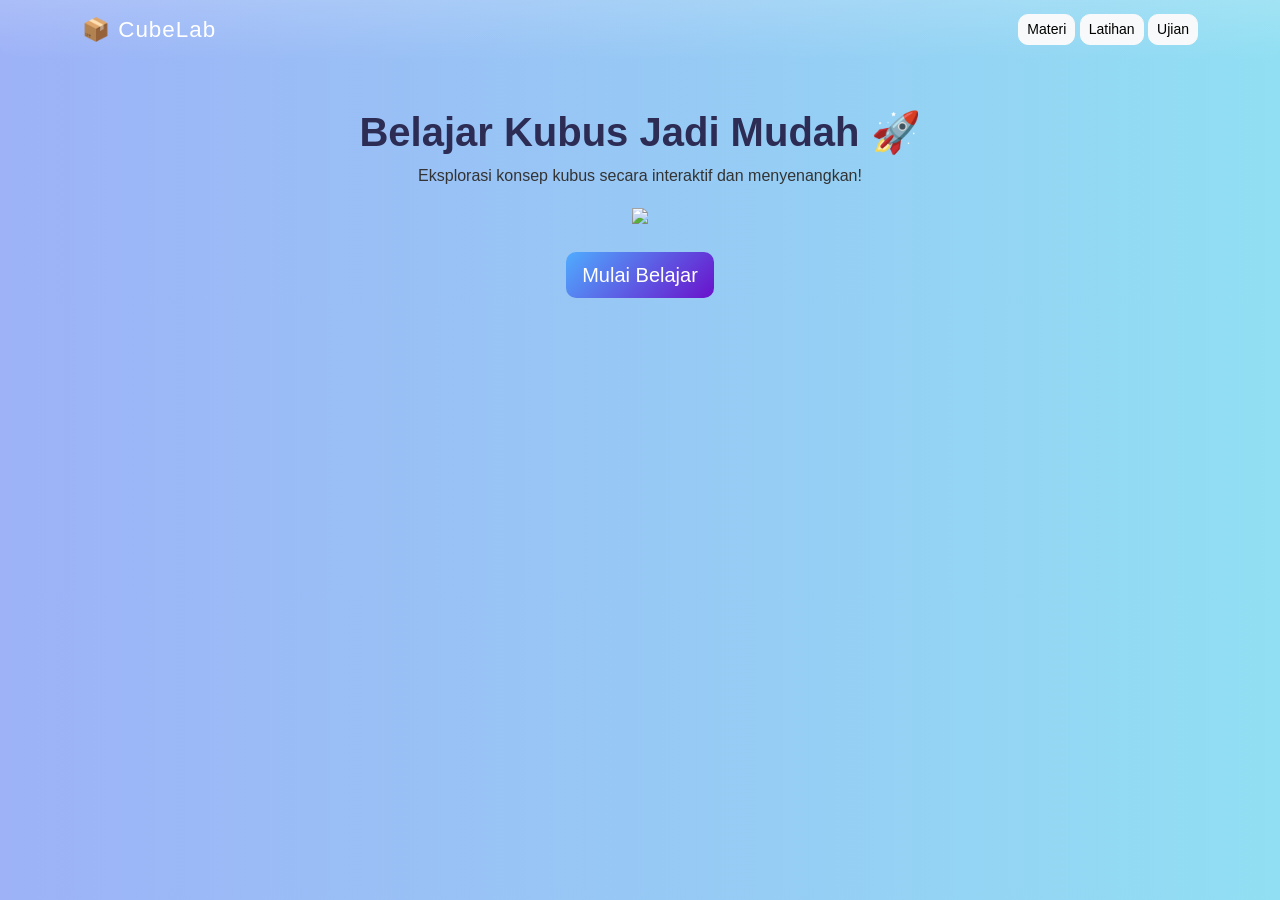
==== index.html @ 54429d0d "first commit" ====
<!DOCTYPE html>
<html lang="id">
<head>
  <meta charset="UTF-8">
  <title>Belajar Kubus Interaktif</title>
  <link href="https://cdn.jsdelivr.net/npm/bootstrap@5.3.0/dist/css/bootstrap.min.css" rel="stylesheet">
  <link rel="stylesheet" href="styles/style.css">
</head>

<body>

<!-- NAVBAR -->
<nav class="navbar navbar-expand-lg navbar-dark bg-gradient">
  <div class="container">
    <a class="navbar-brand" href="#">📦 CubeLab</a>
    <div>
      <a href="materi.html" class="btn btn-light btn-sm">Materi</a>
      <a href="latihan.html" class="btn btn-light btn-sm">Latihan</a>
      <a href="ujian.html" class="btn btn-light btn-sm">Ujian</a>
    </div>
  </div>
</nav>

<!-- HERO -->
<div class="container text-center mt-5">
  <h1 class="fw-bold">Belajar Kubus Jadi Mudah 🚀</h1>
  <p>Eksplorasi konsep kubus secara interaktif dan menyenangkan!</p>

  <img src="https://cdn-icons-png.flaticon.com/512/3468/3468373.png" width="200">

  <div class="mt-4">
    <a href="materi.html" class="btn btn-primary btn-lg">Mulai Belajar</a>
  </div>
</div>

</body>
</html>
---- styles/style.css ----
/* ================= GLOBAL STYLE ================= */
body {
  font-family: 'Poppins', sans-serif;
  background: linear-gradient(to right, #9db2f7, #91dff3);
  color: #333;
  scroll-behavior: smooth;
}

/* ================= NAVBAR ================= */
.bg-gradient {
  background: linear-gradient(135deg, #4facfe, #6a11cb);
}

.navbar {
  border-radius: 0 0 15px 15px;
}

.navbar-brand {
  font-size: 1.4rem;
  letter-spacing: 1px;
}

/* ================= HERO ================= */
h1, h2, h3, h4 {
  color: #2c2c54;
}

/* ================= CARD ================= */
.card {
  border: none;
  border-radius: 15px;
  transition: all 0.3s ease;
  background: #ffffff;
}

/* Hover effect */
.card:hover {
  transform: translateY(-5px);
  box-shadow: 0 10px 25px rgba(0,0,0,0.1);
}

/* ================= BUTTON ================= */
.btn {
  border-radius: 10px;
  transition: 0.3s;
}

.btn-primary {
  background: linear-gradient(135deg, #4facfe, #6a11cb);
  border: none;
}

.btn-primary:hover {
  opacity: 0.9;
  transform: scale(1.05);
}

/* ================= PROGRESS BAR ================= */
.progress {
  height: 20px;
  border-radius: 20px;
  background: #e0e0ff;
}

.progress-bar {
  border-radius: 20px;
  font-weight: bold;
}

/* ================= ANIMASI KUBUS ================= */
.cube-animation {
  width: 120px;
  height: 120px;
  margin: 30px auto;
  background: linear-gradient(135deg, #6a11cb, #4facfe);
  border-radius: 10px;
  animation: rotateCube 4s infinite linear;
  box-shadow: 0 10px 20px rgba(0,0,0,0.2);
}

@keyframes rotateCube {
  0% {
    transform: rotateX(0deg) rotateY(0deg);
  }
  100% {
    transform: rotateX(360deg) rotateY(360deg);
  }
}

/* ================= LIST ================= */
ul li {
  margin-bottom: 8px;
  font-size: 1.05rem;
}

/* ================= SECTION SPACING ================= */
section {
  margin-bottom: 30px;
}

/* ================= RESPONSIVE ================= */
@media (max-width: 768px) {
  h1 {
    font-size: 1.8rem;
  }

  .cube-animation {
    width: 90px;
    height: 90px;
  }
}

/* ================= SHADOW UTILITY ================= */
.shadow {
  box-shadow: 0 8px 20px rgba(0,0,0,0.08) !important;
}

/* ================= SMOOTH FADE ================= */
.card, .btn, img {
  animation: fadeIn 0.8s ease;
}

@keyframes fadeIn {
  from {
    opacity: 0;
    transform: translateY(10px);
  }
  to {
    opacity: 1;
    transform: translateY(0);
  }
}
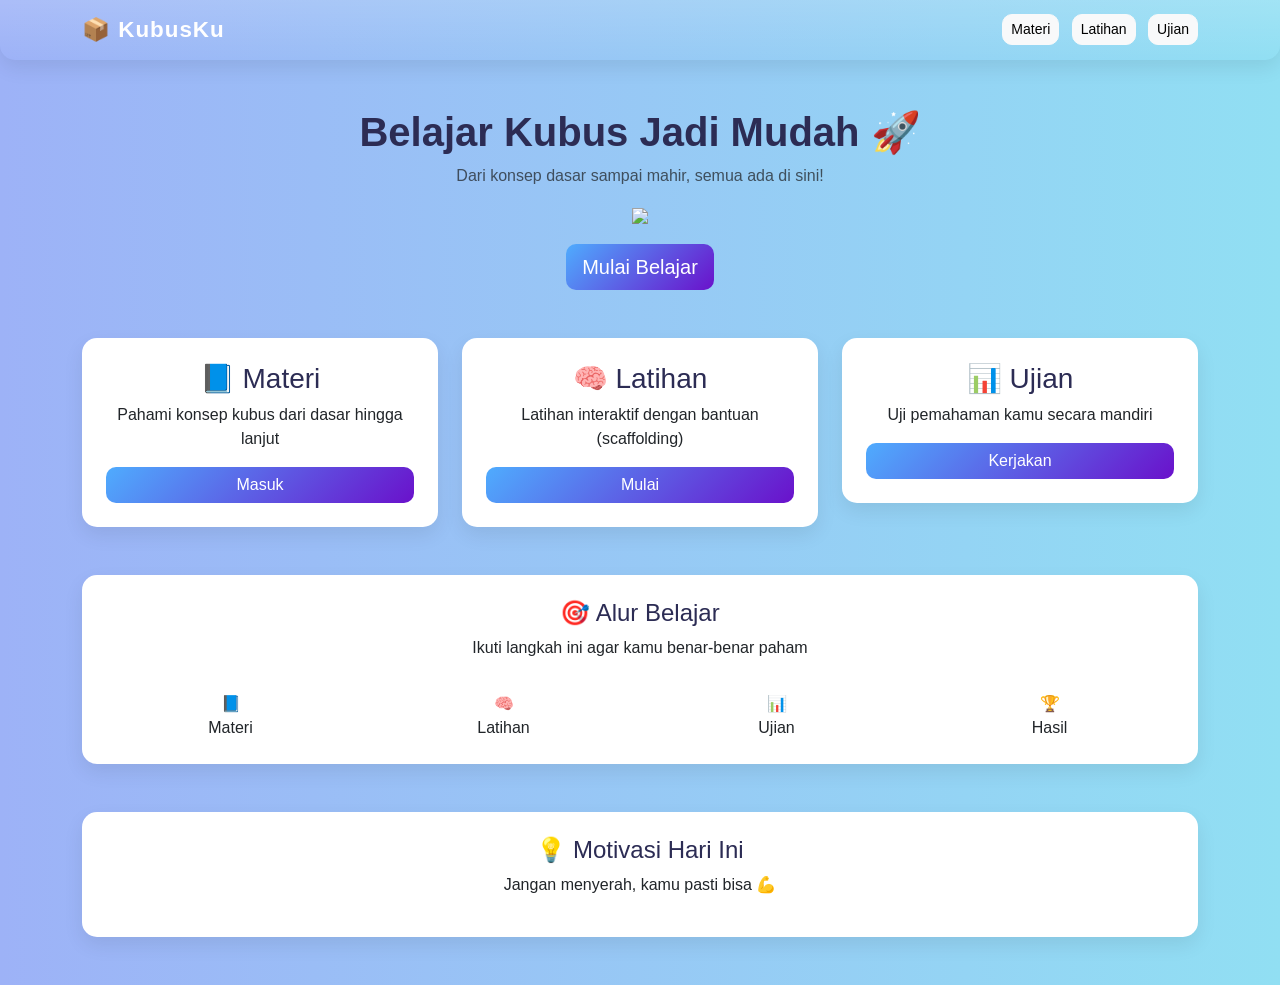
==== commit 50bdb9b2: "origin main" ====
--- a/index.html
+++ b/index.html
@@ -2,36 +2,116 @@
 <html lang="id">
 <head>
   <meta charset="UTF-8">
-  <title>Belajar Kubus Interaktif</title>
+  <meta name="viewport" content="width=device-width, initial-scale=1.0">
+  <title>KubusKu - Belajar Kubus Interaktif</title>
+
+  <!-- Bootstrap -->
   <link href="https://cdn.jsdelivr.net/npm/bootstrap@5.3.0/dist/css/bootstrap.min.css" rel="stylesheet">
+
+  <!-- CSS -->
   <link rel="stylesheet" href="styles/style.css">
 </head>
 
 <body>
 
-<!-- NAVBAR -->
-<nav class="navbar navbar-expand-lg navbar-dark bg-gradient">
+<!-- ================= NAVBAR ================= -->
+<nav class="navbar navbar-expand-lg navbar-dark bg-gradient shadow">
   <div class="container">
-    <a class="navbar-brand" href="#">📦 CubeLab</a>
+    <a class="navbar-brand fw-bold" href="#">📦 KubusKu</a>
+
     <div>
-      <a href="materi.html" class="btn btn-light btn-sm">Materi</a>
-      <a href="latihan.html" class="btn btn-light btn-sm">Latihan</a>
+      <a href="materi.html" class="btn btn-light btn-sm me-2">Materi</a>
+      <a href="latihan.html" class="btn btn-light btn-sm me-2">Latihan</a>
       <a href="ujian.html" class="btn btn-light btn-sm">Ujian</a>
     </div>
   </div>
 </nav>
 
-<!-- HERO -->
-<div class="container text-center mt-5">
+<!-- ================= HERO ================= -->
+<section class="container text-center mt-5">
   <h1 class="fw-bold">Belajar Kubus Jadi Mudah 🚀</h1>
-  <p>Eksplorasi konsep kubus secara interaktif dan menyenangkan!</p>
+  <p class="text-muted">Dari konsep dasar sampai mahir, semua ada di sini!</p>
 
-  <img src="https://cdn-icons-png.flaticon.com/512/3468/3468373.png" width="200">
+  <img src="https://cdn-icons-png.flaticon.com/512/3468/3468373.png" width="150">
 
-  <div class="mt-4">
+  <div class="mt-3">
     <a href="materi.html" class="btn btn-primary btn-lg">Mulai Belajar</a>
   </div>
-</div>
+</section>
+
+<!-- ================= FITUR ================= -->
+<section class="container mt-5">
+
+  <div class="row g-4">
+
+    <!-- Materi -->
+    <div class="col-md-4">
+      <div class="card p-4 text-center shadow">
+        <h3>📘 Materi</h3>
+        <p>Pahami konsep kubus dari dasar hingga lanjut</p>
+        <a href="materi.html" class="btn btn-primary">Masuk</a>
+      </div>
+    </div>
+
+    <!-- Latihan -->
+    <div class="col-md-4">
+      <div class="card p-4 text-center shadow">
+        <h3>🧠 Latihan</h3>
+        <p>Latihan interaktif dengan bantuan (scaffolding)</p>
+        <a href="latihan.html" class="btn btn-primary">Mulai</a>
+      </div>
+    </div>
+
+    <!-- Ujian -->
+    <div class="col-md-4">
+      <div class="card p-4 text-center shadow">
+        <h3>📊 Ujian</h3>
+        <p>Uji pemahaman kamu secara mandiri</p>
+        <a href="ujian.html" class="btn btn-primary">Kerjakan</a>
+      </div>
+    </div>
+
+  </div>
+</section>
+
+<!-- ================= ALUR BELAJAR ================= -->
+<section class="container mt-5">
+  <div class="card p-4 shadow text-center">
+    <h4>🎯 Alur Belajar</h4>
+    <p>Ikuti langkah ini agar kamu benar-benar paham</p>
+
+    <div class="row mt-3">
+      <div class="col-md-3">📘 <br> Materi</div>
+      <div class="col-md-3">🧠 <br> Latihan</div>
+      <div class="col-md-3">📊 <br> Ujian</div>
+      <div class="col-md-3">🏆 <br> Hasil</div>
+    </div>
+  </div>
+</section>
+
+<!-- ================= MOTIVASI ================= -->
+<section class="container mt-5 mb-5">
+  <div class="card p-4 text-center shadow">
+    <h4>💡 Motivasi Hari Ini</h4>
+    <p id="motivasi">"Belajar sedikit setiap hari lebih baik daripada tidak sama sekali."</p>
+  </div>
+</section>
+
+<!-- ================= SCRIPT ================= -->
+<script>
+
+// MOTIVASI RANDOM
+const quotes = [
+  "Belajar hari ini, sukses esok hari 🚀",
+  "Kesalahan adalah bagian dari belajar 💡",
+  "Jangan menyerah, kamu pasti bisa 💪",
+  "Latihan membuatmu semakin hebat 🎯"
+];
+
+document.getElementById("motivasi").innerText =
+  quotes[Math.floor(Math.random() * quotes.length)];
+
+</script>
 
 </body>
 </html>
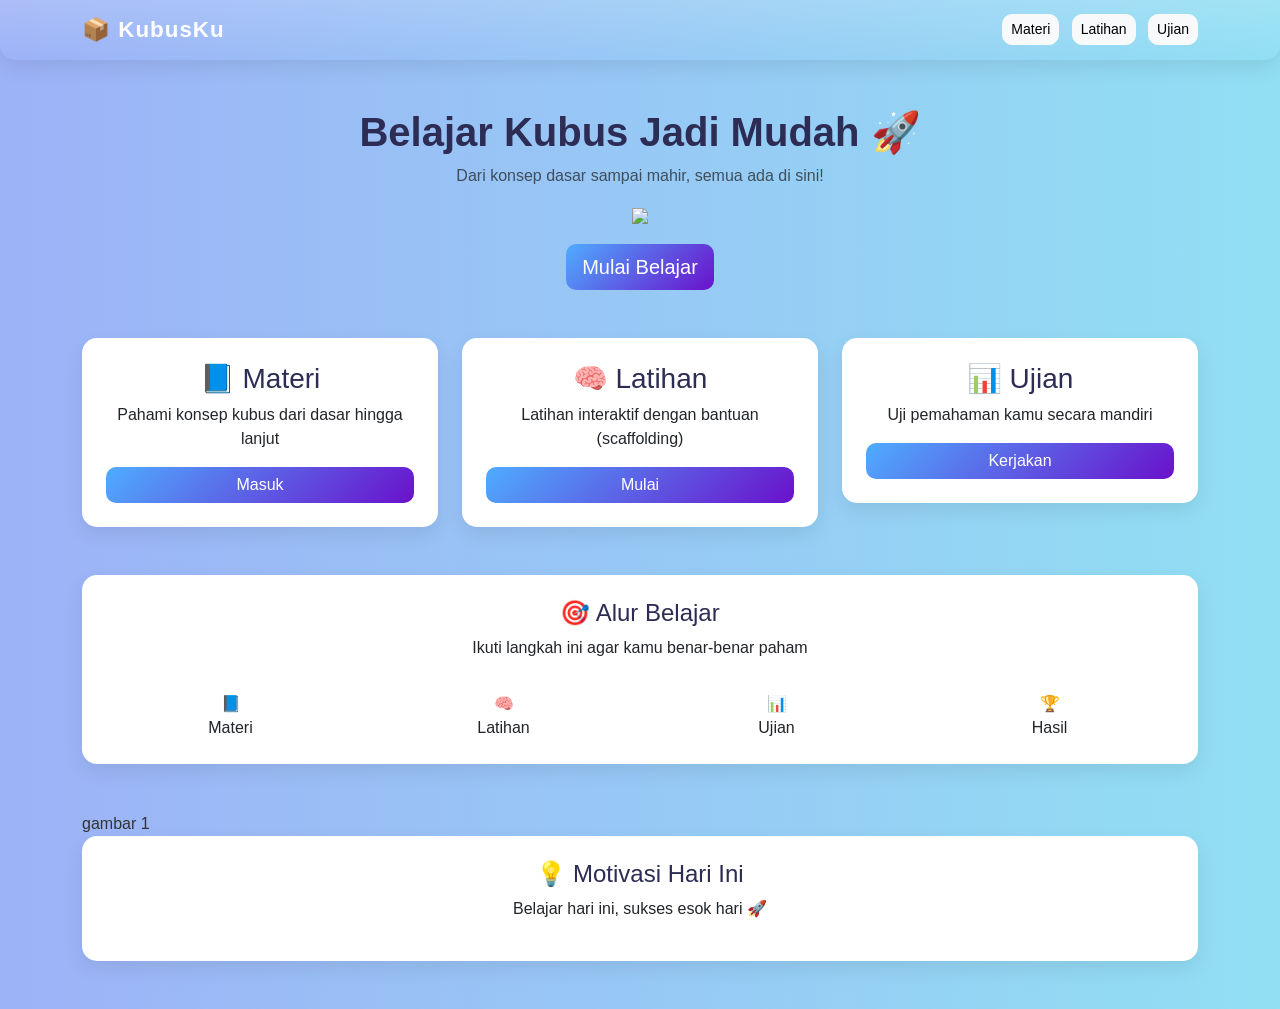
==== commit f318b146: "initial commit" ====
--- a/index.html
+++ b/index.html
@@ -90,7 +90,7 @@
 </section>
 
 <!-- ================= MOTIVASI ================= -->
-<section class="container mt-5 mb-5">
+<section class="container mt-5 mb-5">gambar 1
   <div class="card p-4 text-center shadow">
     <h4>💡 Motivasi Hari Ini</h4>
     <p id="motivasi">"Belajar sedikit setiap hari lebih baik daripada tidak sama sekali."</p>
